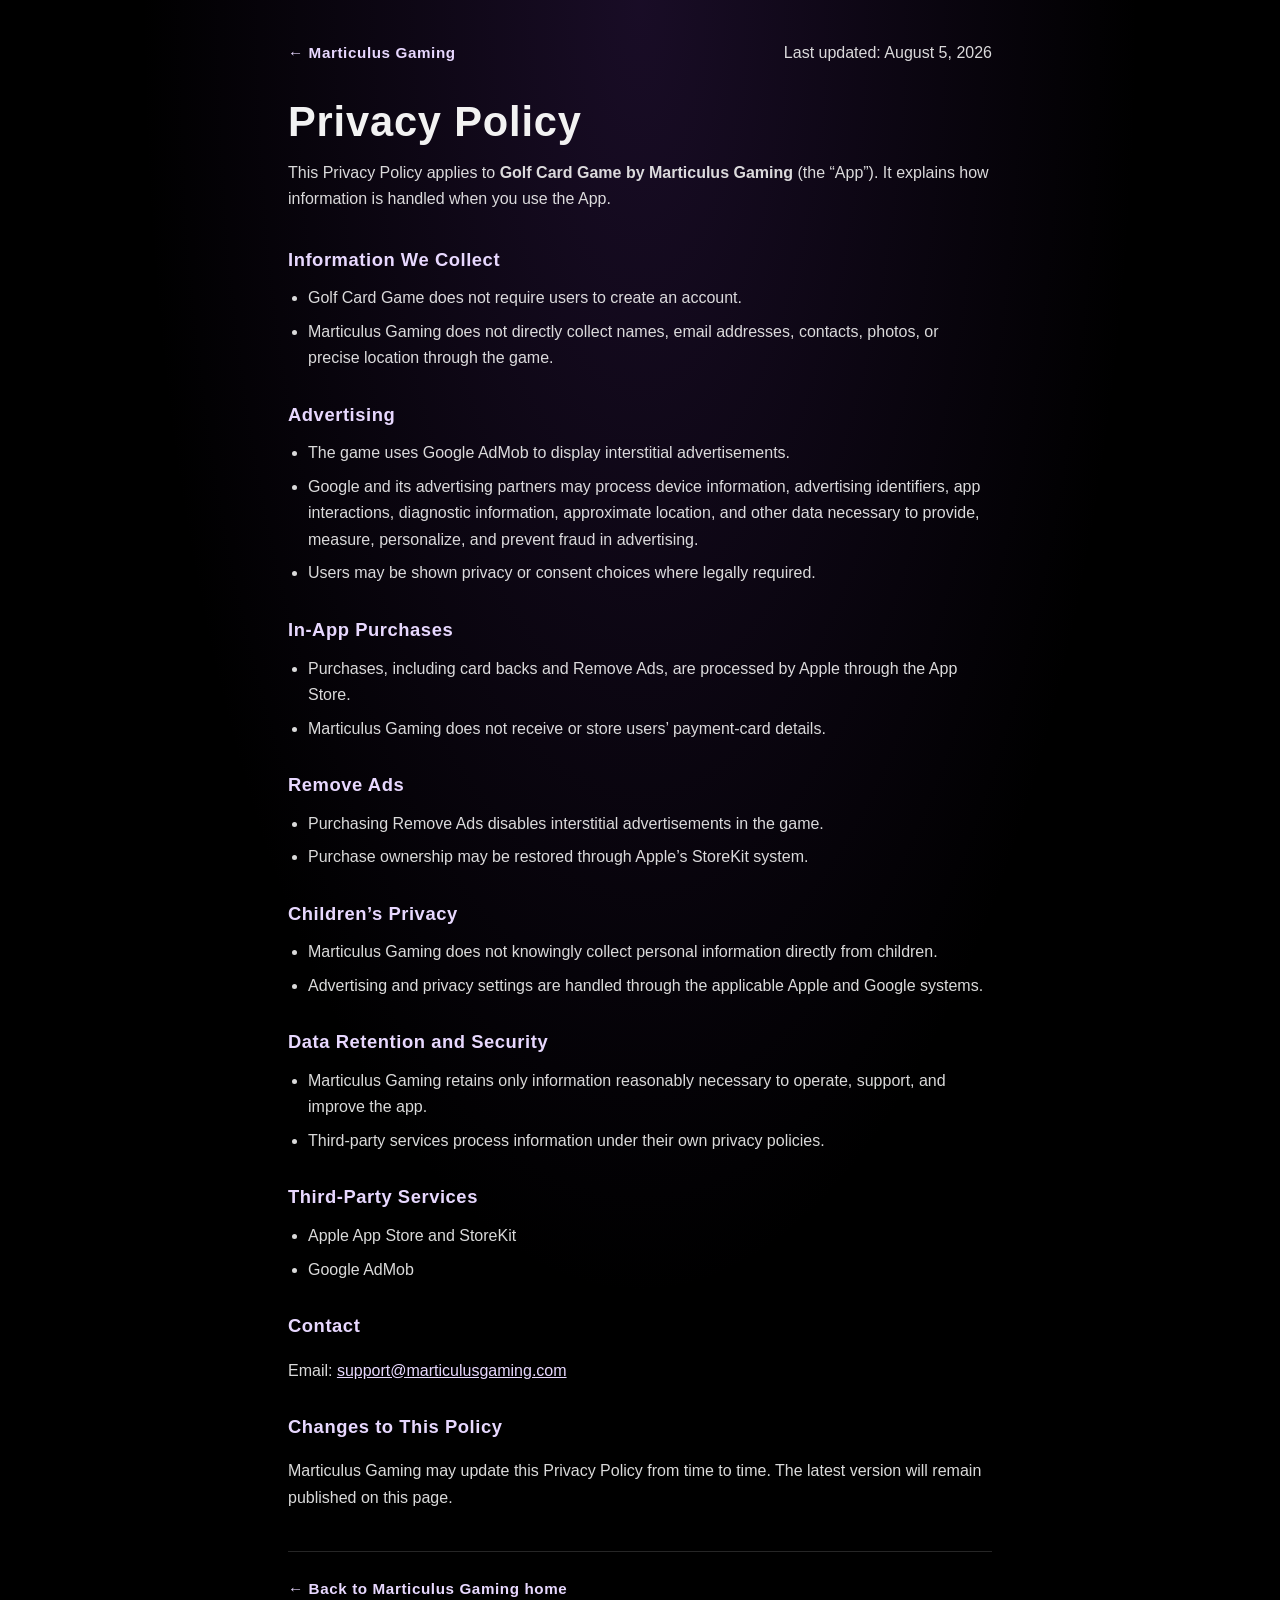
==== privacy.html @ 4c6fdda9 "Add Privacy Policy page for Golf Card Game at /privacy. Co-authored-by: Cursor <cursoragent@cursor.c" ====
<!DOCTYPE html>
<html lang="en">
<head>
  <meta charset="UTF-8">
  <meta name="viewport" content="width=device-width, initial-scale=1.0">
  <meta name="description" content="Privacy Policy for Golf Card Game by Marticulus Gaming.">
  <title>Privacy Policy | Marticulus Gaming</title>
  <link rel="stylesheet" href="styles.css">
</head>
<body class="policy">
  <main class="policy-page">
    <header class="policy-header">
      <a class="policy-home-link" href="index.html">← Marticulus Gaming</a>
      <p class="policy-updated">Last updated: August 5, 2026</p>
    </header>

    <h1>Privacy Policy</h1>
    <p class="policy-intro">
      This Privacy Policy applies to <strong>Golf Card Game by Marticulus Gaming</strong>
      (the “App”). It explains how information is handled when you use the App.
    </p>

    <section>
      <h2>Information We Collect</h2>
      <ul>
        <li>Golf Card Game does not require users to create an account.</li>
        <li>
          Marticulus Gaming does not directly collect names, email addresses, contacts,
          photos, or precise location through the game.
        </li>
      </ul>
    </section>

    <section>
      <h2>Advertising</h2>
      <ul>
        <li>The game uses Google AdMob to display interstitial advertisements.</li>
        <li>
          Google and its advertising partners may process device information, advertising
          identifiers, app interactions, diagnostic information, approximate location, and
          other data necessary to provide, measure, personalize, and prevent fraud in
          advertising.
        </li>
        <li>Users may be shown privacy or consent choices where legally required.</li>
      </ul>
    </section>

    <section>
      <h2>In-App Purchases</h2>
      <ul>
        <li>
          Purchases, including card backs and Remove Ads, are processed by Apple through
          the App Store.
        </li>
        <li>Marticulus Gaming does not receive or store users’ payment-card details.</li>
      </ul>
    </section>

    <section>
      <h2>Remove Ads</h2>
      <ul>
        <li>Purchasing Remove Ads disables interstitial advertisements in the game.</li>
        <li>Purchase ownership may be restored through Apple’s StoreKit system.</li>
      </ul>
    </section>

    <section>
      <h2>Children’s Privacy</h2>
      <ul>
        <li>
          Marticulus Gaming does not knowingly collect personal information directly from
          children.
        </li>
        <li>
          Advertising and privacy settings are handled through the applicable Apple and
          Google systems.
        </li>
      </ul>
    </section>

    <section>
      <h2>Data Retention and Security</h2>
      <ul>
        <li>
          Marticulus Gaming retains only information reasonably necessary to operate,
          support, and improve the app.
        </li>
        <li>
          Third-party services process information under their own privacy policies.
        </li>
      </ul>
    </section>

    <section>
      <h2>Third-Party Services</h2>
      <ul>
        <li>Apple App Store and StoreKit</li>
        <li>Google AdMob</li>
      </ul>
    </section>

    <section>
      <h2>Contact</h2>
      <p>
        Email:
        <a href="mailto:support@marticulusgaming.com">support@marticulusgaming.com</a>
      </p>
    </section>

    <section>
      <h2>Changes to This Policy</h2>
      <p>
        Marticulus Gaming may update this Privacy Policy from time to time. The latest
        version will remain published on this page.
      </p>
    </section>

    <footer class="policy-footer">
      <a class="policy-home-link" href="index.html">← Back to Marticulus Gaming home</a>
    </footer>
  </main>
</body>
</html>
---- styles.css ----
* { box-sizing: border-box; }

html, body {
  margin: 0;
  padding: 0;
  width: 100%;
  height: 100%;
  background: #000;
}

body {
  font-family: Arial, Helvetica, sans-serif;
  overflow: hidden;
}

.page {
  position: relative;
  width: 100vw;
  height: 100vh;
  overflow: hidden;
}

.page-image {
  width: 100%;
  height: 100%;
  object-fit: cover;
  object-position: center top;
  display: block;
}

.nav-link {
  position: absolute;
  top: 1.5%;
  height: 8%;
  z-index: 10;
  cursor: pointer;
}

.nav-link:focus-visible {
  outline: 3px solid #fff;
  outline-offset: -3px;
}

.home-link { left: 7%; width: 10%; }
.games-link { left: 18%; width: 10%; }
.about-link { left: 29%; width: 11%; }
.news-link { left: 64%; width: 10%; }
.support-link { left: 75%; width: 10%; }
.contact-link { left: 86%; width: 10%; }

/* Larger invisible email target on the Support page. */
.support-email-link {
  position: absolute;
  left: 31%;
  top: 67%;
  width: 38%;
  height: 9%;
  z-index: 11;
}

@media (max-width: 768px) {
  html,
  body,
  .page {
    min-height: 100svh;
  }

  .page-image {
    width: 100%;
    height: 100svh;
    object-fit: cover;
    object-position: center;
  }
}

/* ---------- Privacy Policy page ---------- */

body.policy {
  overflow: auto;
  height: auto;
  min-height: 100%;
  color: #f2f2f2;
  background:
    radial-gradient(ellipse at 50% 0%, rgba(72, 36, 110, 0.35) 0%, transparent 55%),
    #000;
}

.policy-page {
  width: min(100% - 2.5rem, 44rem);
  margin: 0 auto;
  padding: 2.5rem 0 4rem;
  line-height: 1.65;
}

.policy-header {
  display: flex;
  flex-wrap: wrap;
  align-items: baseline;
  justify-content: space-between;
  gap: 0.75rem 1.5rem;
  margin-bottom: 2rem;
}

.policy-home-link {
  color: #e8d8ff;
  text-decoration: none;
  font-size: 0.95rem;
  font-weight: 700;
  letter-spacing: 0.04em;
}

.policy-home-link:hover,
.policy-home-link:focus-visible {
  text-decoration: underline;
}

.policy-updated {
  margin: 0;
  color: rgba(242, 242, 242, 0.7);
  font-size: 0.9rem;
}

.policy-page h1 {
  margin: 0 0 0.85rem;
  font-size: clamp(1.85rem, 5vw, 2.6rem);
  line-height: 1.15;
  letter-spacing: 0.02em;
}

.policy-intro {
  margin: 0 0 2rem;
  color: rgba(242, 242, 242, 0.92);
}

.policy-page section {
  margin-bottom: 1.75rem;
}

.policy-page h2 {
  margin: 0 0 0.65rem;
  font-size: 1.15rem;
  letter-spacing: 0.03em;
  color: #e8d8ff;
}

.policy-page p,
.policy-page li {
  color: rgba(242, 242, 242, 0.9);
  font-size: 1rem;
}

.policy-page ul {
  margin: 0;
  padding-left: 1.25rem;
}

.policy-page li + li {
  margin-top: 0.45rem;
}

.policy-page a[href^="mailto:"] {
  color: #e8d8ff;
}

.policy-footer {
  margin-top: 2.5rem;
  padding-top: 1.5rem;
  border-top: 1px solid rgba(255, 255, 255, 0.15);
}

@media (max-width: 768px) {
  .policy-page {
    width: min(100% - 1.5rem, 44rem);
    padding: 1.75rem 0 3rem;
  }
}
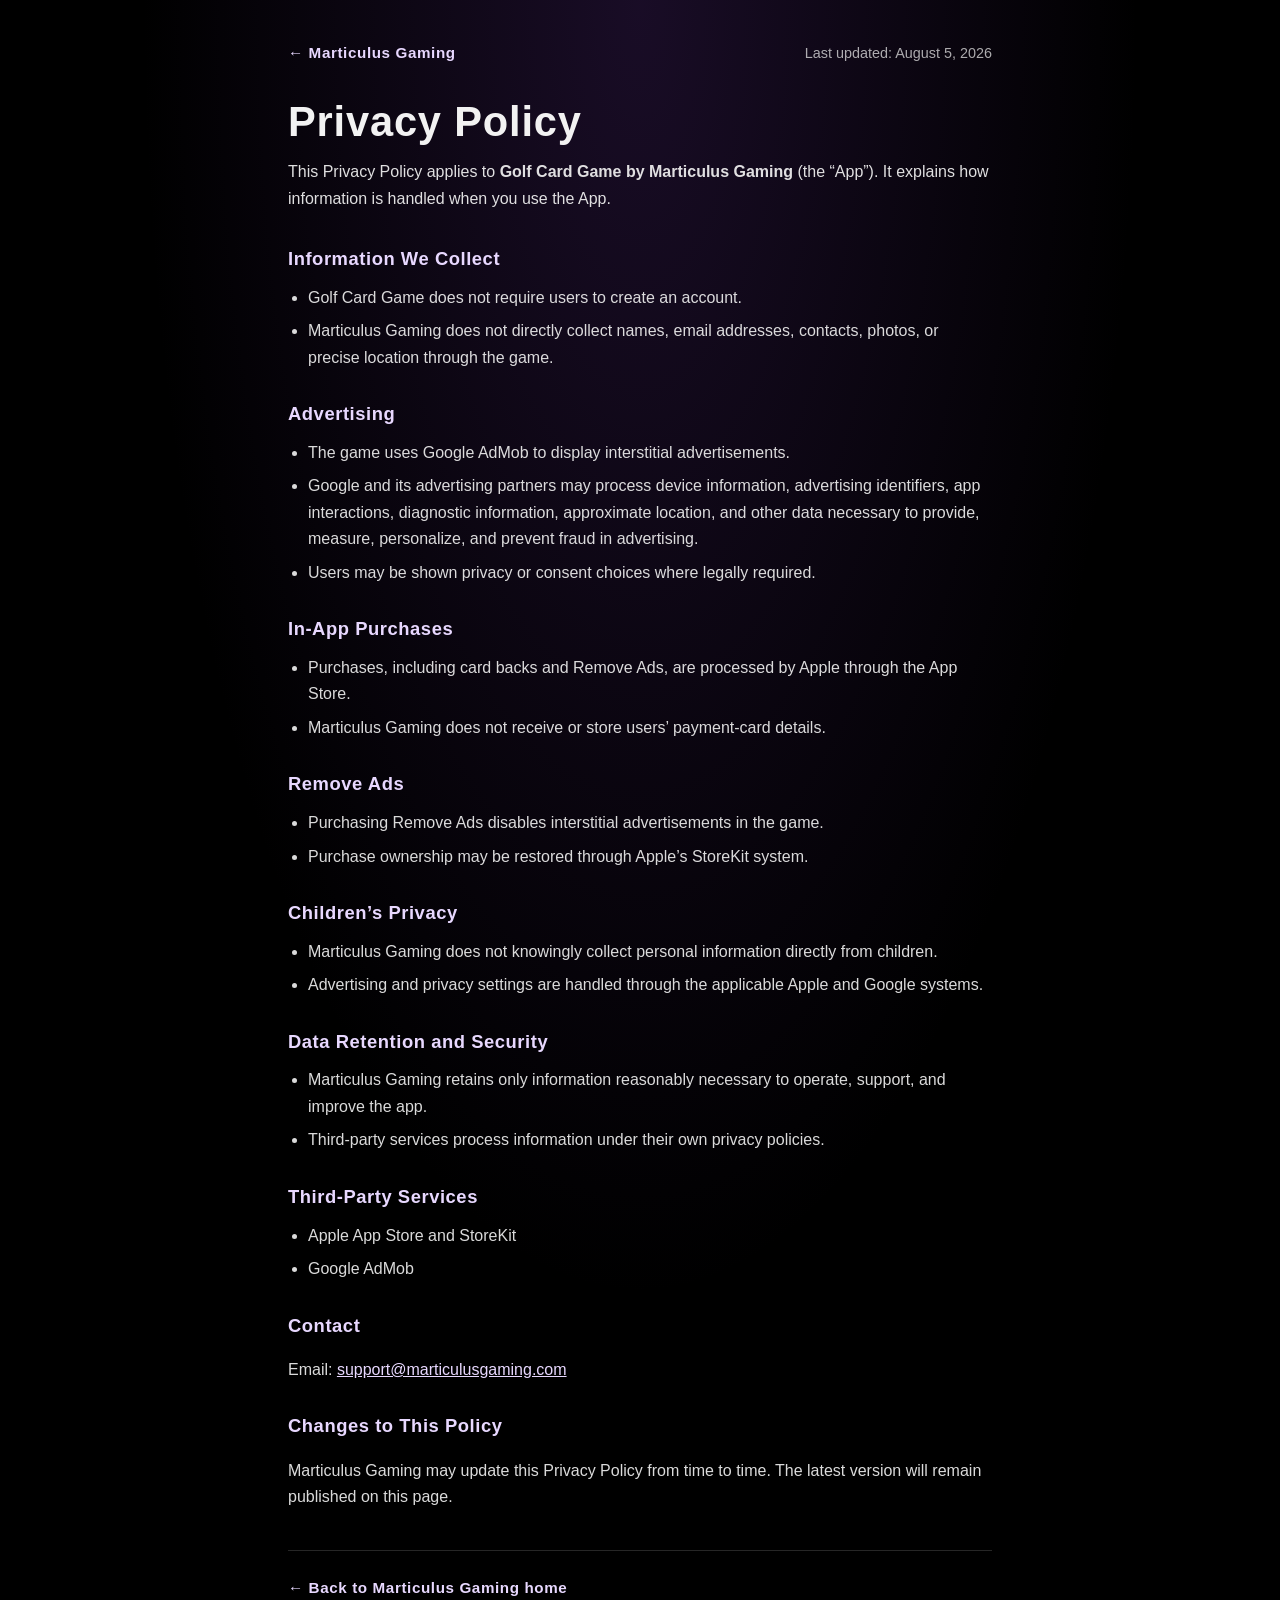
==== commit 5e45f2f3: "Fix Privacy Policy page for marticulusgaming.com/privacy Serve a self-contained HTML privacy policy " ====
--- a/privacy.html
+++ b/privacy.html
@@ -4,13 +4,126 @@
   <meta charset="UTF-8">
   <meta name="viewport" content="width=device-width, initial-scale=1.0">
   <meta name="description" content="Privacy Policy for Golf Card Game by Marticulus Gaming.">
+  <link rel="canonical" href="https://marticulusgaming.com/privacy/">
   <title>Privacy Policy | Marticulus Gaming</title>
-  <link rel="stylesheet" href="styles.css">
+  <style>
+    * { box-sizing: border-box; }
+
+    html, body {
+      margin: 0;
+      padding: 0;
+      width: 100%;
+      min-height: 100%;
+      background: #000;
+    }
+
+    body {
+      font-family: Arial, Helvetica, sans-serif;
+      color: #f2f2f2;
+      background:
+        radial-gradient(ellipse at 50% 0%, rgba(72, 36, 110, 0.35) 0%, transparent 55%),
+        #000;
+    }
+
+    .policy-page {
+      width: min(100% - 2.5rem, 44rem);
+      margin: 0 auto;
+      padding: 2.5rem 0 4rem;
+      line-height: 1.65;
+    }
+
+    .policy-header {
+      display: flex;
+      flex-wrap: wrap;
+      align-items: baseline;
+      justify-content: space-between;
+      gap: 0.75rem 1.5rem;
+      margin-bottom: 2rem;
+    }
+
+    .policy-home-link {
+      color: #e8d8ff;
+      text-decoration: none;
+      font-size: 0.95rem;
+      font-weight: 700;
+      letter-spacing: 0.04em;
+    }
+
+    .policy-home-link:hover,
+    .policy-home-link:focus-visible {
+      text-decoration: underline;
+    }
+
+    .policy-updated {
+      margin: 0;
+      color: rgba(242, 242, 242, 0.7);
+      font-size: 0.9rem;
+    }
+
+    h1 {
+      margin: 0 0 0.85rem;
+      font-size: clamp(1.85rem, 5vw, 2.6rem);
+      line-height: 1.15;
+      letter-spacing: 0.02em;
+    }
+
+    .policy-intro {
+      margin: 0 0 2rem;
+      color: rgba(242, 242, 242, 0.92);
+    }
+
+    section {
+      margin-bottom: 1.75rem;
+    }
+
+    h2 {
+      margin: 0 0 0.65rem;
+      font-size: 1.15rem;
+      letter-spacing: 0.03em;
+      color: #e8d8ff;
+    }
+
+    p, li {
+      color: rgba(242, 242, 242, 0.9);
+      font-size: 1rem;
+    }
+
+    ul {
+      margin: 0;
+      padding-left: 1.25rem;
+    }
+
+    li + li {
+      margin-top: 0.45rem;
+    }
+
+    a[href^="mailto:"] {
+      color: #e8d8ff;
+    }
+
+    .policy-footer {
+      margin-top: 2.5rem;
+      padding-top: 1.5rem;
+      border-top: 1px solid rgba(255, 255, 255, 0.15);
+    }
+
+    a:focus-visible {
+      outline: 3px solid #ffffff;
+      outline-offset: 4px;
+    }
+
+    @media (max-width: 600px) {
+      .policy-page {
+        width: min(100% - 1.5rem, 44rem);
+        padding: 1.75rem 0 3rem;
+      }
+    }
+  </style>
 </head>
-<body class="policy">
+<body>
   <main class="policy-page">
     <header class="policy-header">
-      <a class="policy-home-link" href="index.html">← Marticulus Gaming</a>
+      <a class="policy-home-link" href="/">← Marticulus Gaming</a>
       <p class="policy-updated">Last updated: August 5, 2026</p>
     </header>
 
@@ -116,7 +229,7 @@
     </section>
 
     <footer class="policy-footer">
-      <a class="policy-home-link" href="index.html">← Back to Marticulus Gaming home</a>
+      <a class="policy-home-link" href="/">← Back to Marticulus Gaming home</a>
     </footer>
   </main>
 </body>
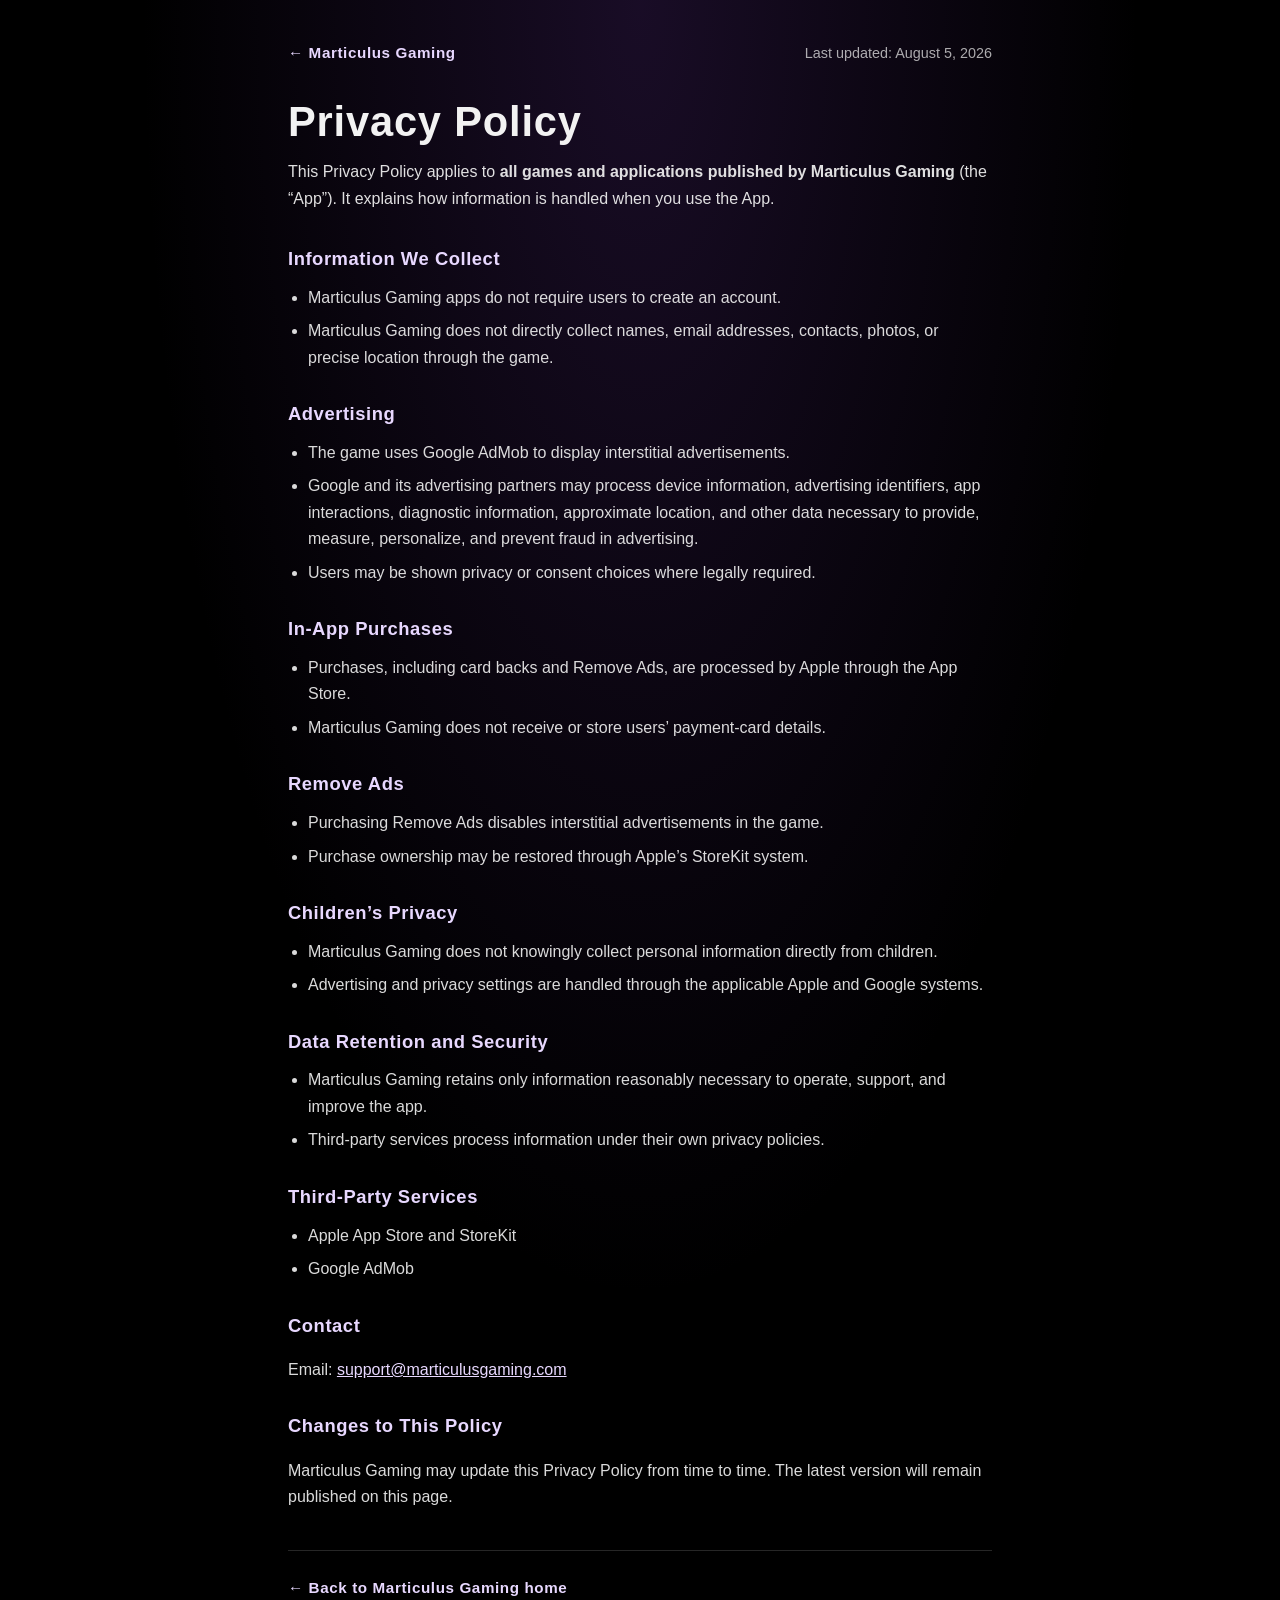
==== commit 68393cc8: "Update privacy.html" ====
--- a/privacy.html
+++ b/privacy.html
@@ -3,7 +3,7 @@
 <head>
   <meta charset="UTF-8">
   <meta name="viewport" content="width=device-width, initial-scale=1.0">
-  <meta name="description" content="Privacy Policy for Golf Card Game by Marticulus Gaming.">
+  <meta name="description" content="Privacy Policy for  Marticulus Gaming apps by Marticulus Gaming.">
   <link rel="canonical" href="https://marticulusgaming.com/privacy/">
   <title>Privacy Policy | Marticulus Gaming</title>
   <style>
@@ -129,14 +129,14 @@
 
     <h1>Privacy Policy</h1>
     <p class="policy-intro">
-      This Privacy Policy applies to <strong>Golf Card Game by Marticulus Gaming</strong>
+      This Privacy Policy applies to <strong>all games and applications published by Marticulus Gaming</strong>
       (the “App”). It explains how information is handled when you use the App.
     </p>
 
     <section>
       <h2>Information We Collect</h2>
       <ul>
-        <li>Golf Card Game does not require users to create an account.</li>
+        <li> Marticulus Gaming apps do not require users to create an account.</li>
         <li>
           Marticulus Gaming does not directly collect names, email addresses, contacts,
           photos, or precise location through the game.
